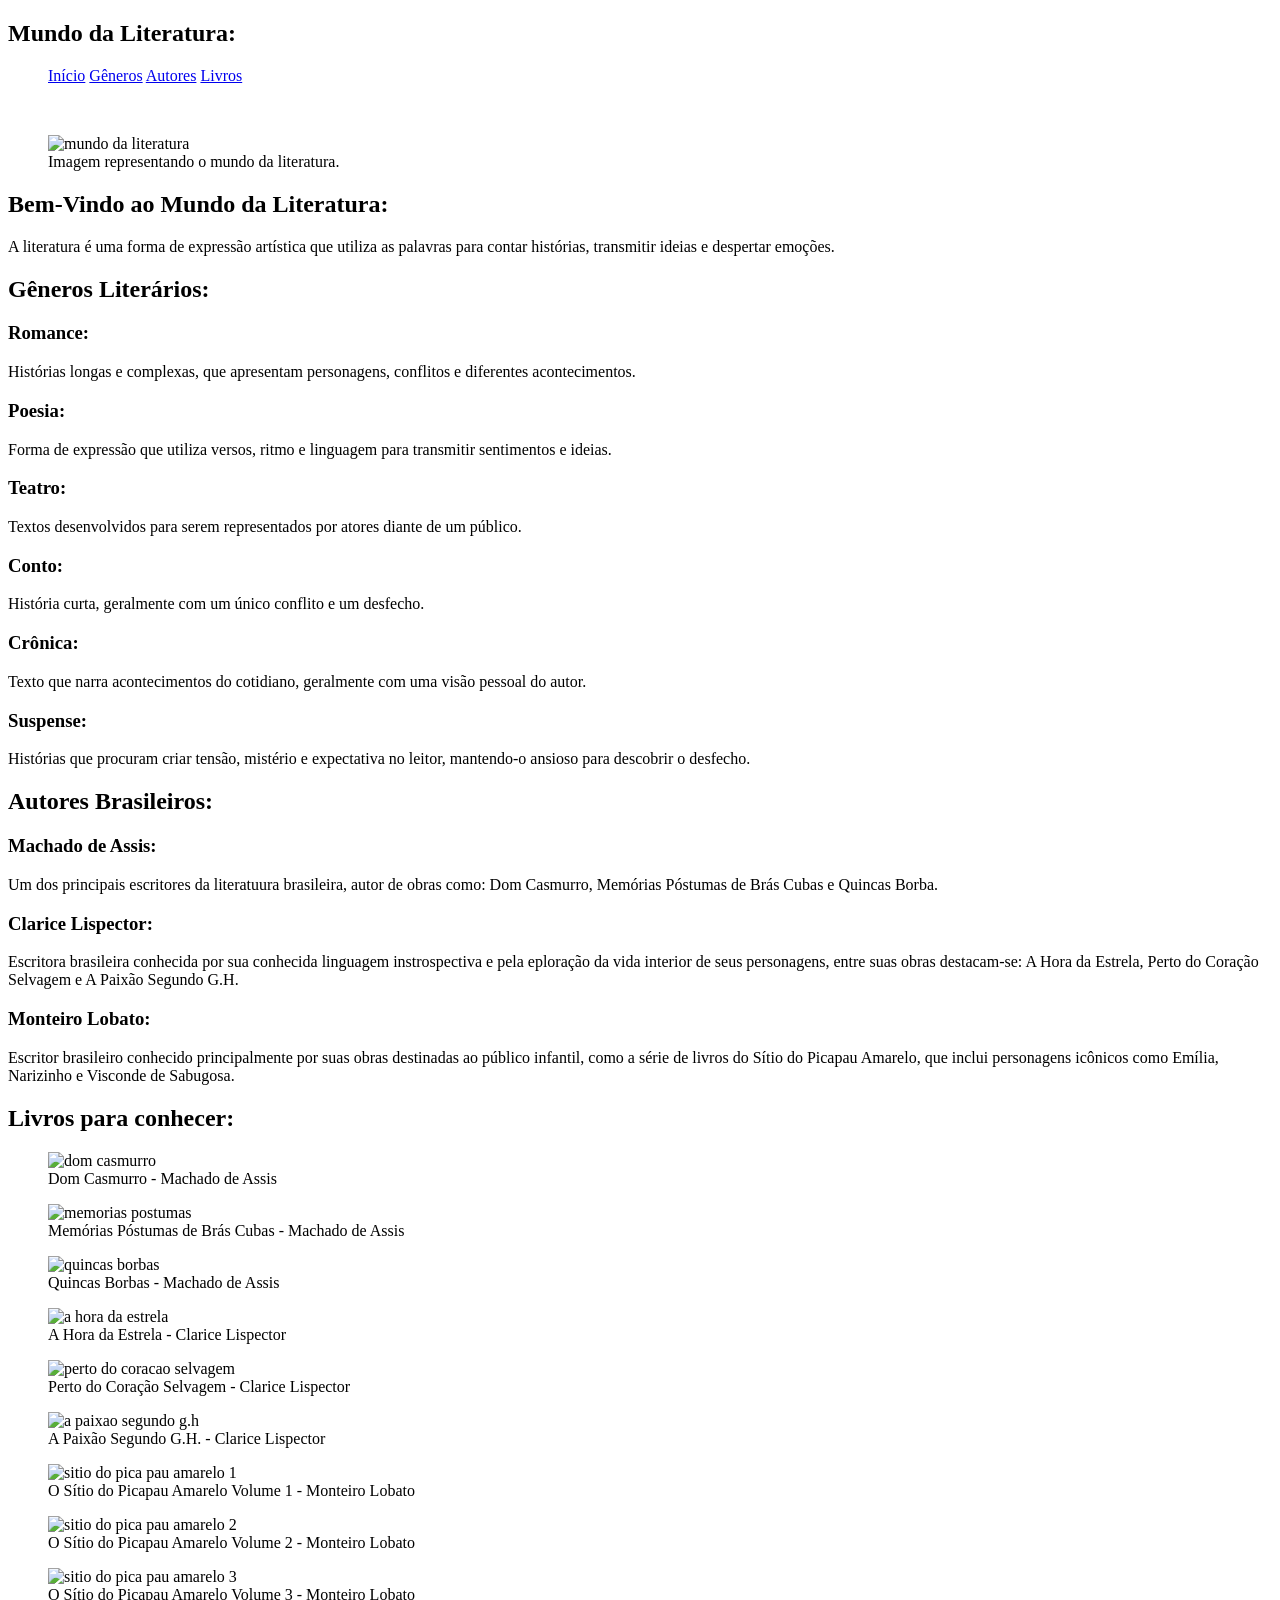
==== index.html @ b9e73759 "Add files via upload" ====
<!DOCTYPE html>
<html lang="pt-br">
<head>
    <meta charset="UTF-8">
    <meta name="viewport" content="width=device-width, initial-scale=1.0">
    <link rel="stylesheet" type="text/css" href="css/style.css">
    <title> Projeto Biblioteca Página De Literatura</title>
</head>
<body>
    <header>
        <nav class="menu">
            <h1>Mundo da Literatura:</h1>
            <ul>
                <a href=#inicio>Início</a>
                <a href="#generos">Gêneros</a>
                <a href="#autores">Autores</a>
                <a href="#livros">Livros</a>
            </ul>
        </nav>
    </header>
    <br>

    <section id="inicio" class="inicio">
        <figure><img class="imagens-site" src="img/mundo da literatura.jpeg" alt="mundo da literatura">
        <figcaption>Imagem representando o mundo da literatura.</figcaption>
        </figure>
        <h2>Bem-Vindo ao Mundo da Literatura:</h2>
        <p>
            A literatura é uma forma de expressão artística que utiliza as palavras para contar histórias,
            transmitir ideias e despertar emoções.</p>
        </section>

    <section id="generos" class="secao-generos">
        <h2> Gêneros Literários: </h2>
        <div class="card">
            <h3>Romance:</h3>
            <p>
                Histórias longas e complexas, que apresentam personagens, conflitos e diferentes acontecimentos.
            </p>
        </div>

        <div class="card">
            <h3>Poesia:</h3>
            <p>
                Forma de expressão que utiliza versos, ritmo e linguagem para transmitir sentimentos e ideias.
            </p>
        </div>

        <div class="card">
            <h3>Teatro:</h3>
            <p>
                Textos desenvolvidos para serem representados por atores diante de um público.
            </p>
        </div>

        <div class="card">
            <h3>Conto:</h3>
            <p>
                História curta, geralmente com um único conflito e um desfecho.
            </p>
        </div>

        <div class="card">
            <h3>Crônica:</h3>
            <p>
                Texto que narra acontecimentos do cotidiano, geralmente com uma visão pessoal do autor.
            </p>
        </div>

        <div class="card">
            <h3>Suspense:</h3>
            <p>
                Histórias que procuram criar tensão, mistério e expectativa no leitor, 
                mantendo-o ansioso para descobrir o desfecho.
            </p>
        </div>
    </section>


    <section id="autores" class="secao-autores">
        <h2>Autores Brasileiros:</h2>
        <div class="autores">
            <div class="autor">
                <h3>Machado de Assis:</h3>
                <p>
                    Um dos principais escritores da literatuura brasileira, autor de obras como:
                    Dom Casmurro, Memórias Póstumas de Brás Cubas e Quincas Borba.
                </p>
            </div>

            <div class="autor">
                <h3>Clarice Lispector:</h3>
                <p>
                    Escritora brasileira conhecida por sua conhecida linguagem instrospectiva e pela
                    eploração da vida interior de seus personagens, entre suas obras destacam-se: A Hora da Estrela,
                     Perto do Coração Selvagem e A Paixão Segundo G.H.
                </p>
            </div>

            <div class="autor">
                <h3>Monteiro Lobato:</h3>
                <p>
                    Escritor brasileiro conhecido principalmente por suas obras destinadas ao público infantil,
                    como a série de livros do Sítio do Picapau Amarelo, que inclui personagens icônicos como Emília,
                    Narizinho e Visconde de Sabugosa.
                </p>
            </div>
        </div>
    </section>

    <section id= "livros" class="secao-livros">
        <h2> Livros para conhecer: </h2>
        <div class="grid-livros">
            <div> 
                <figure>
                    <img class="imagens-site" src="img/dom casmurro.jpg" alt="dom casmurro">
                    <figcaption>Dom Casmurro - Machado de Assis</figcaption>
                </figure>
            </div>
            <div>
                <figure>
                    <img class="imagens-site" src="img/memorias postumas.jpg" alt="memorias postumas">
                    <figcaption>Memórias Póstumas de Brás Cubas - Machado de Assis</figcaption>
                </figure>
            </div>
             <div>
                <figure>
                    <img class="imagens-site" src="img/quincas borbas.jpg" alt="quincas borbas">
                    <figcaption>Quincas Borbas - Machado de Assis</figcaption>
                </figure>
            </div>
             <div>
                <figure>
                    <img class="imagens-site" src="img/a hora da estrela.jpg" alt="a hora da estrela">
                    <figcaption>A Hora da Estrela - Clarice Lispector</figcaption>
                </figure>
            </div>
             <div>
                <figure>
                    <img class="imagens-site" src="img/perto do coracao selvagem.jpg" alt="perto do coracao selvagem">
                    <figcaption>Perto do Coração Selvagem - Clarice Lispector</figcaption>
                </figure>
            </div>
             <div>
                <figure>
                    <img class="imagens-site" src="img/a paixao segundo g.h" alt="a paixao segundo g.h">
                    <figcaption>A Paixão Segundo G.H. - Clarice Lispector</figcaption>
                </figure>
            </div>
            <div>
                <figure>
                    <img class="imagens-site" src="img/sitio do pica pau amarelo 1.jpeg" alt="sitio do pica pau amarelo 1">
                    <figcaption>O Sítio do Picapau Amarelo Volume 1 - Monteiro Lobato</figcaption>
                </figure>
            </div>
             <div>
                <figure>
                    <img class="imagens-site" src="img/sitio do pica pau amarelo 2.jpg" alt="sitio do pica pau amarelo 2">
                    <figcaption>O Sítio do Picapau Amarelo Volume 2 - Monteiro Lobato</figcaption>
                </figure>
            </div>
             <div>
                <figure>
                    <img class="imagens-site" src="img/sitio do pica pau amarelo 3.jpeg" alt="sitio do pica pau amarelo 3">
                    <figcaption>O Sítio do Picapau Amarelo Volume 3 - Monteiro Lobato</figcaption>
                </figure>
            </div>
        </div>
    </section>
</body>
</html>
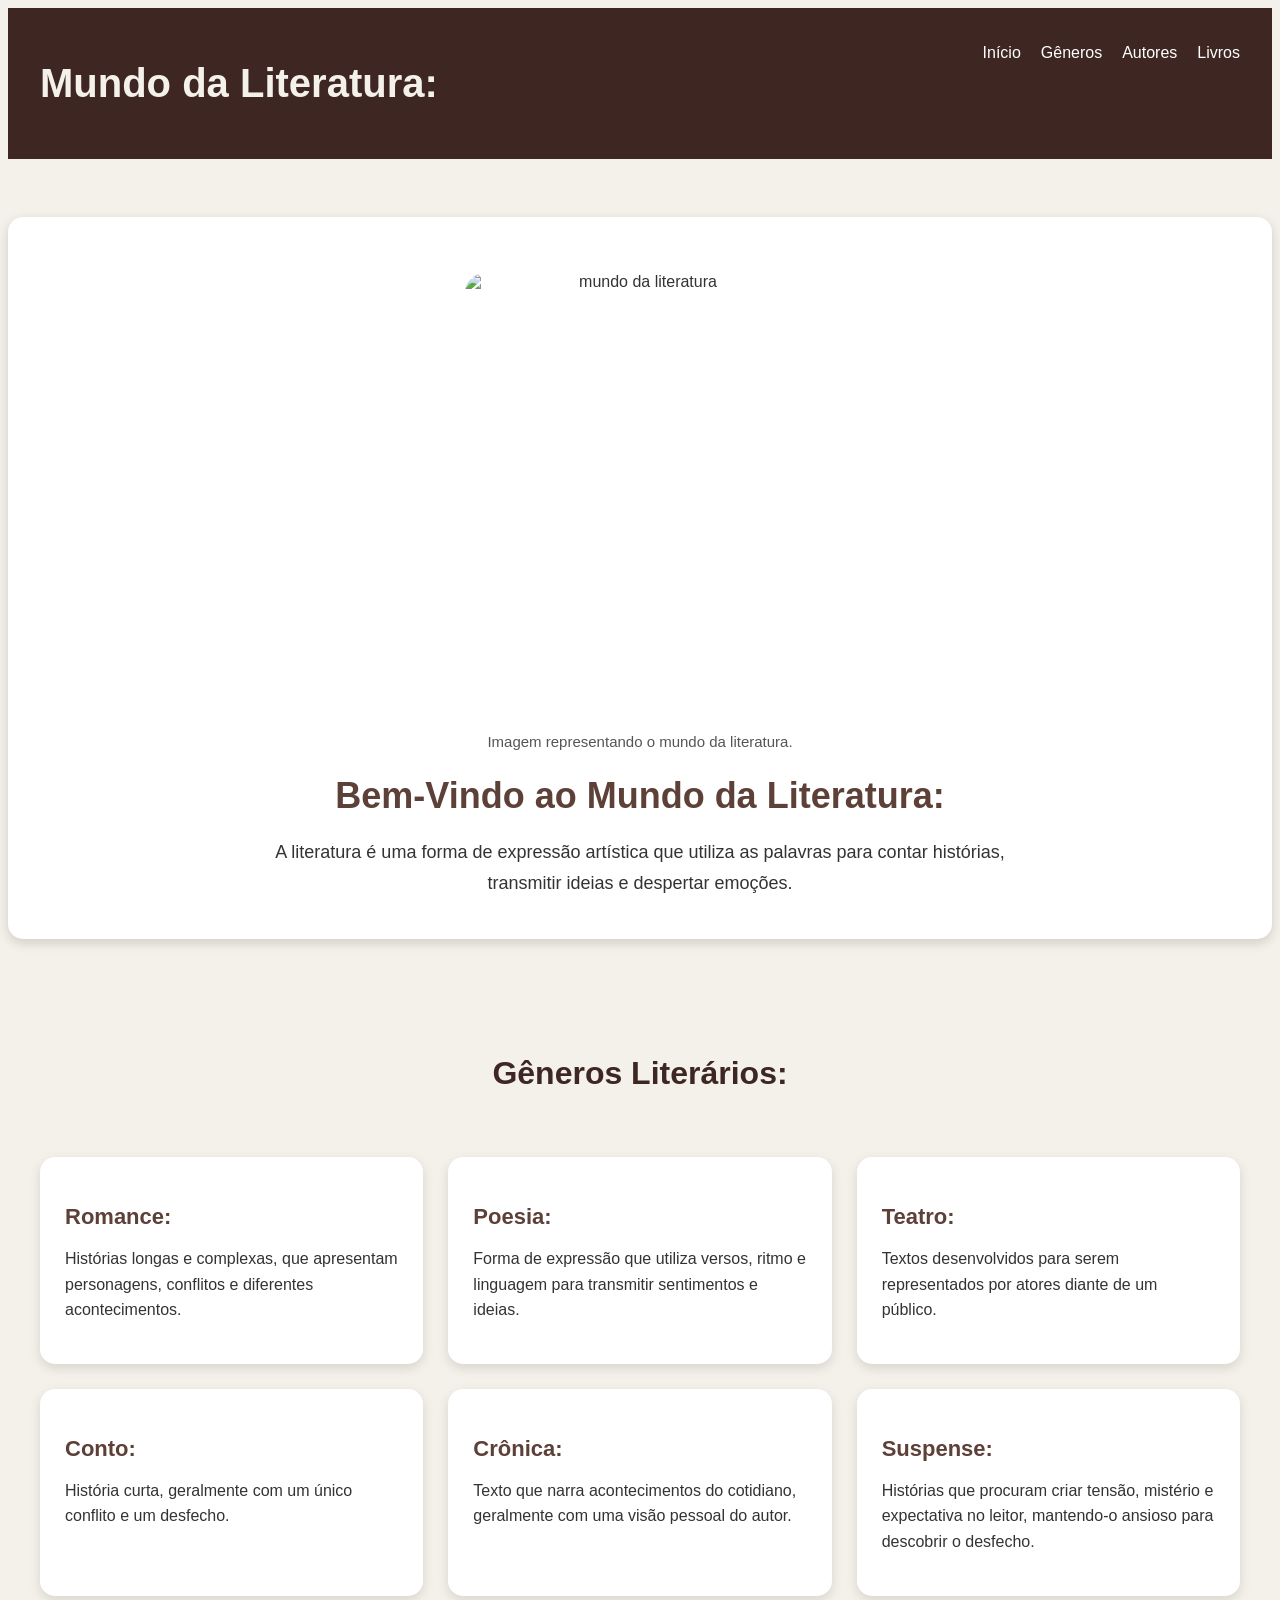
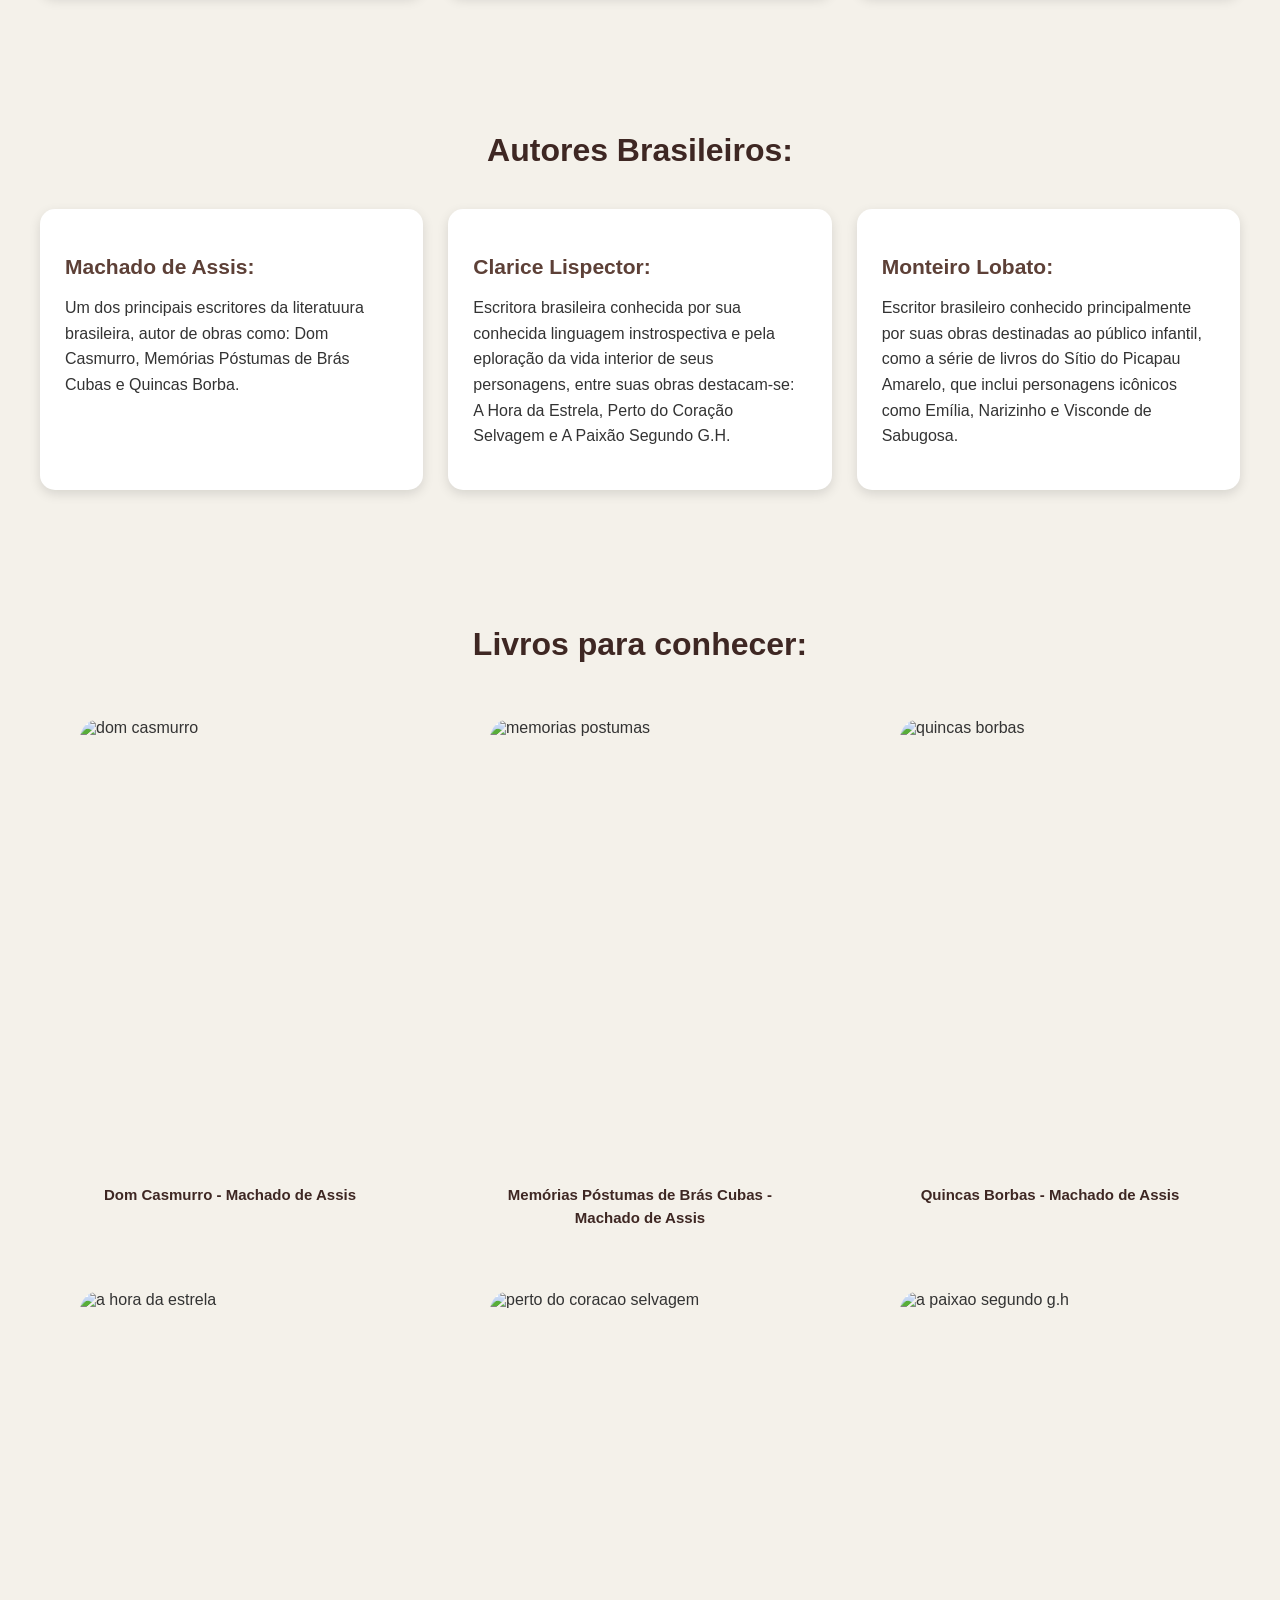
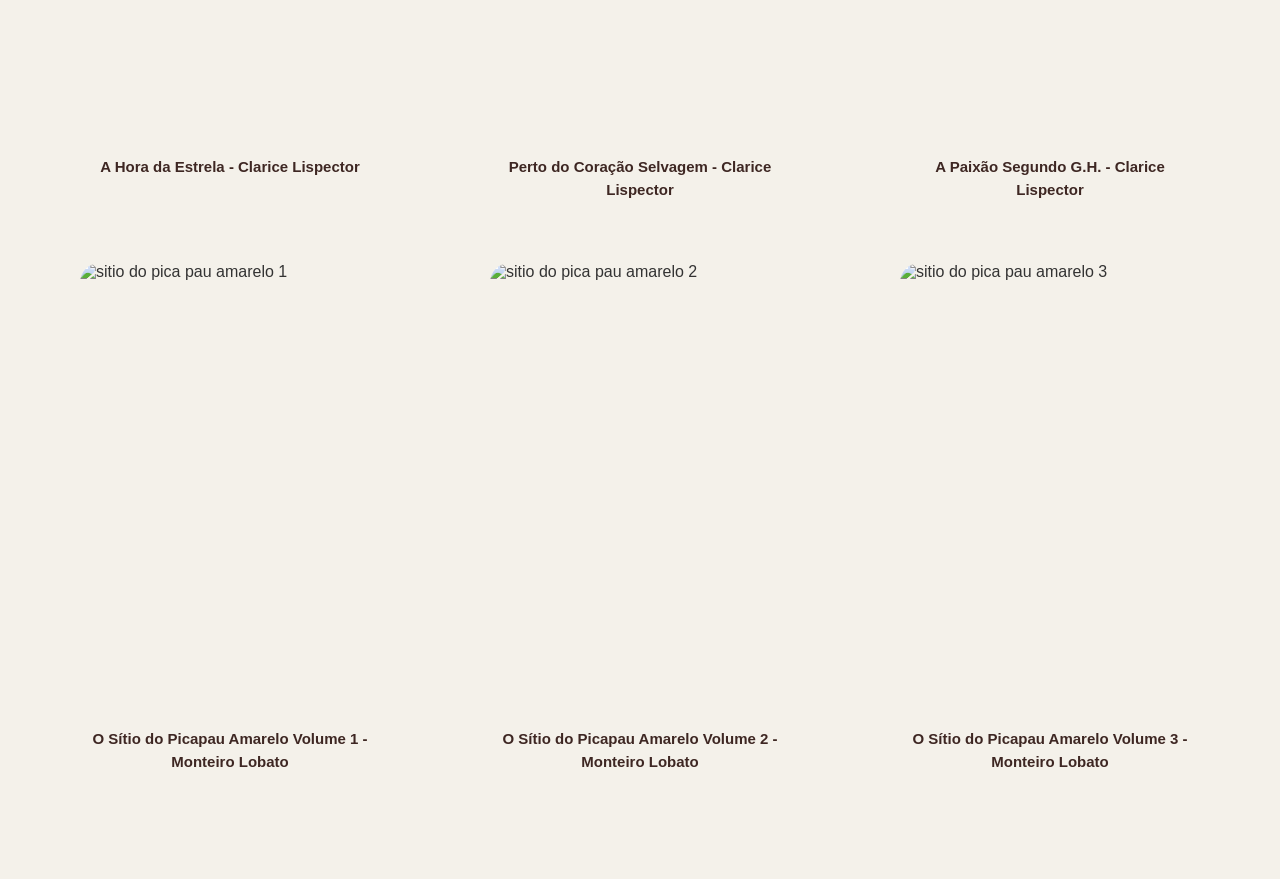
==== commit 1dd45375: "Fix HTML encoding and structure in index.html" ====
--- a/index.html
+++ b/index.html
@@ -3,7 +3,7 @@
 <head>
     <meta charset="UTF-8">
     <meta name="viewport" content="width=device-width, initial-scale=1.0">
-    <link rel="stylesheet" type="text/css" href="css/style.css">
+    <link rel="stylesheet" type="text/css" href="style.css">
     <title> Projeto Biblioteca Página De Literatura</title>
 </head>
 <body>
@@ -168,4 +168,4 @@
         </div>
     </section>
 </body>
-</html>+</html>
--- a/style.css
+++ b/style.css
@@ -0,0 +1,260 @@
+html{
+    scroll-behavior: smooth;
+}
+
+body{
+    font-family: Arial, Helvetica, sans-serif;
+    background-color: #f4f1ea;
+    color:#333;
+    transition: 0.3s;
+}
+
+header{
+    background-color: #3e2723;
+    padding: 20px;
+}
+
+h1{
+    color:#f4f1ea;
+    font-size: 2.5rem;
+    font-family: Arial, Helvetica, sans-serif;
+}
+
+.menu{
+    max-width: 1200px;
+    margin: auto;
+    display: flex;
+    justify-content: space-between;
+    gap: 20px;
+}
+
+.menu ul{
+    display: flex;
+    list-style: none;
+    gap: 20px;
+    border-radius: 20px;
+}
+
+.menu a{
+    color:white;
+    text-decoration: none;
+     border-radius: 20px;
+}
+
+
+.menu a:hover{
+    color:#d7ccc8;
+    border-radius: 20px;
+}
+
+.inicio{
+    max-width: 1200px;
+    margin: 40px auto;
+    padding: 40px;
+    text-align: center;
+    background-color: white;
+    border-radius: 15px;
+    box-shadow: 0 4px 12px rgba(0, 0, 0, 0.15);
+}
+
+.inicio h2{
+    color: #5d4037;
+    font-size: 36px;
+    margin-top: 25px;
+    margin-bottom: 20px;
+}
+
+.inicio p{
+    max-width: 800px;
+    margin: 0 auto;
+    font-size: 18px;
+    line-height: 1.7;
+}
+
+.imagens-site{
+    width: 120%;
+    max-width: 350px;
+    height: 450px;
+    border-radius: 20px;
+    display: block;
+    margin: auto;
+}
+
+figcaption{
+    margin-top: 10px;
+    text-align: center;
+    font-size: 15px;
+    color: #555;
+}
+
+.secao-generos{
+    max-width: 1200px;
+    margin: 70px auto;
+    padding: 20px 30px;
+}
+
+.secao-generos h2{
+    text-align: center;
+    font-size: 32px;
+    color: #3e2723;
+    margin-bottom: 40px;
+}
+
+.secao-generos{
+    display: grid;
+    grid-template-columns: repeat(3, 1fr);
+    gap: 25px;
+}
+
+.secao-generos h2{
+    grid-column: 1 / -1;
+}
+
+.card{
+    background-color: white;
+    padding: 25px;
+    border-radius: 15px;
+    box-shadow: 0 4px 12px rgba(0, 0, 0, 0.12);
+}
+
+.card:hover{
+    transform: translateY(-5px);
+    box-shadow: 0 8px 20px rgba(0, 0, 0, 0.18);
+}
+
+.card h3{
+    color: #5d4037;
+    font-size: 22px;
+    margin-bottom: 15px;
+}
+
+.card p{
+    line-height: 1.6;
+    font-size: 16px;
+}
+
+.secao-autores{
+    max-width: 1200px;
+    margin: 70px auto;
+    padding: 20px 30px;
+}
+
+.secao-autores h2{
+    text-align: center;
+    font-size: 32px;
+    color: #3e2723;
+    margin-bottom: 40px;
+}
+
+.autores{
+    display: grid;
+    grid-template-columns: repeat(3, 1fr);
+    gap: 25px;
+}
+
+.autor{
+    background-color: white;
+    padding: 25px;
+    border-radius: 15px;
+    box-shadow: 0 4px 12px rgba(0, 0, 0, 0.12);
+}
+
+.autor:hover{
+    transform: translateY(-5px);
+    box-shadow: 0 8px 20px rgba(0, 0, 0, 0.18);
+}
+
+.autor h3{
+    color: #5d4037;
+    font-size: 21px;
+    margin-bottom: 15px;
+}
+
+.autor p{
+    line-height: 1.6;
+    font-size: 16px;
+}
+
+.secao-livros{
+    max-width: 1200px;
+    margin: 70px auto;
+    padding: 20px 30px;
+}
+
+.secao-livros h2{
+    text-align: center;
+    color: #3e2723;
+    font-size: 32px;
+    margin-bottom: 40px;
+}
+
+.grid-livros{
+    display: grid;
+    grid-template-columns: repeat(3, 1fr);
+    gap: 30px;
+}
+
+.grid-livros > div hover{
+    transform: translateY(-5px);
+    box-shadow: 0 8px 20px rgba(0, 0, 0, 0.18);
+}
+
+.grid-livros .imagens-livros{
+    width: 100%;
+    max-width: 220px;
+    height: 300px;
+    object-fit: cover;
+    margin: auto;
+    transition: opacity 0.3s ease;
+}
+
+.grid-livros figcaption{
+    color: #3e2723;
+    font-weight: bold;
+    line-height: 1.5;
+    margin-top: 15px;
+}
+
+.grid-livros .imagens-livros:hover{
+    opacity: 0.7;
+}
+
+@media (max-width: 900px){
+      .menu ul {
+        flex-direction: column;
+
+        text-align: center;
+
+        gap: 15px;
+    }
+
+    .inicio {
+        margin: 20px;
+
+        padding: 25px 15px;
+    }
+
+    .inicio h2 {
+        font-size: 28px;
+    }
+
+    .secao-generos {
+        grid-template-columns: 1fr;
+
+        margin: 40px auto;
+    }
+
+    .autores {
+        grid-template-columns: 1fr;
+    }
+
+    .grid-livros {
+        grid-template-columns: 1fr;
+    }
+
+    .secao-livros {
+        padding: 20px;
+    }
+
+}
+
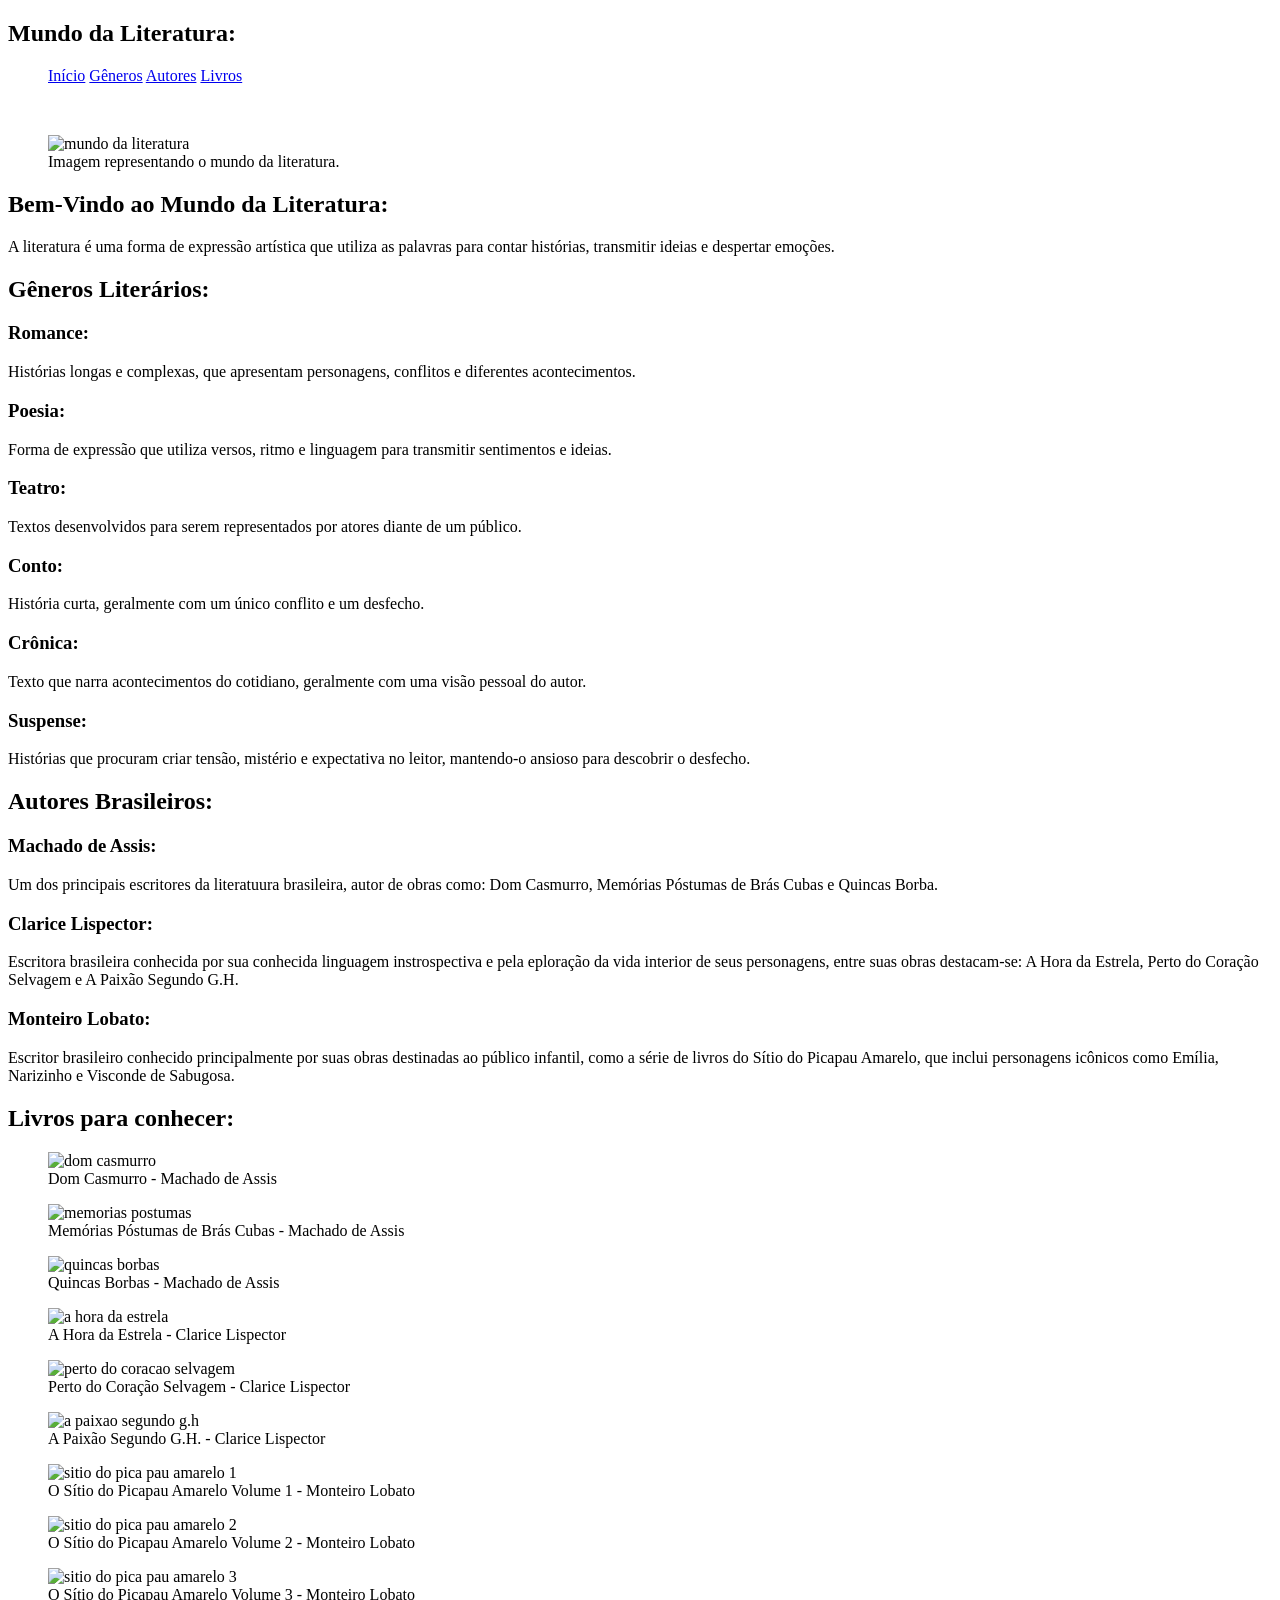
==== commit cd59b189: "Update index.html" ====
--- a/index.html
+++ b/index.html
@@ -3,7 +3,7 @@
 <head>
     <meta charset="UTF-8">
     <meta name="viewport" content="width=device-width, initial-scale=1.0">
-    <link rel="stylesheet" type="text/css" href="style.css">
+    <link rel="stylesheet" type="text/css" href="css/style.css">
     <title> Projeto Biblioteca Página De Literatura</title>
 </head>
 <body>
